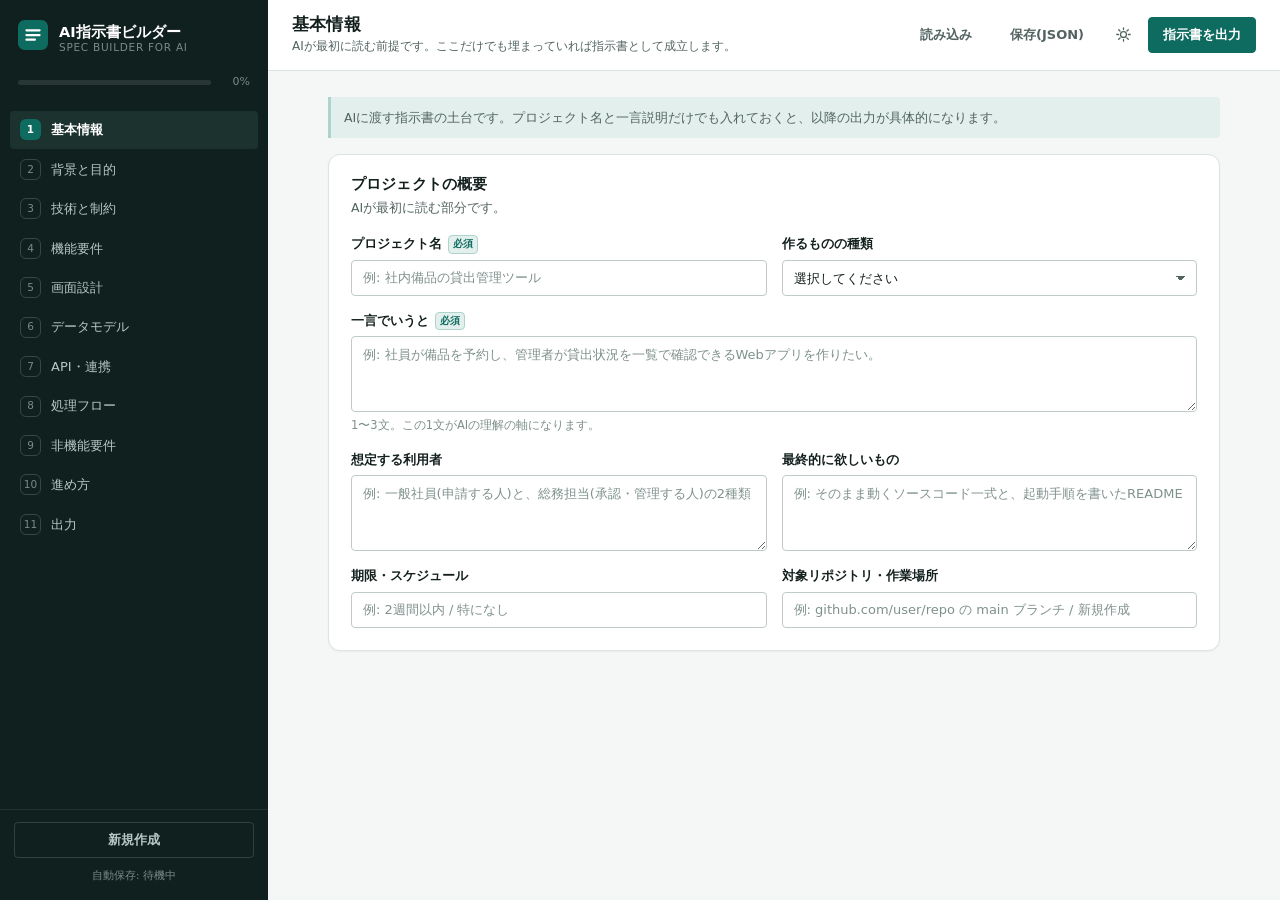
==== index.html @ e1a93c50 "AI指示書ビルダー 初版 AIにシステム開発を依頼するための指示書を、フォームと画面設計エディタから作成するツール。 依存パッケージなし・ビルド不要の静的サイト。  - フォーム10セクション(基本情" ====
<!DOCTYPE html>
<html lang="ja">
<head>
<meta charset="utf-8">
<meta name="viewport" content="width=device-width, initial-scale=1">
<title>AI指示書ビルダー</title>
<meta name="description" content="AIにシステム開発を依頼するための指示書を、フォームと画面設計エディタから簡単に作成できるツール。">
<link rel="stylesheet" href="assets/style.css">
<link rel="icon" href="data:image/svg+xml,%3Csvg xmlns='http://www.w3.org/2000/svg' viewBox='0 0 32 32'%3E%3Crect width='32' height='32' rx='7' fill='%232563eb'/%3E%3Cpath d='M9 11h14M9 16h14M9 21h9' stroke='%23fff' stroke-width='2.4' stroke-linecap='round'/%3E%3C/svg%3E">
</head>
<body>

<div class="app">

  <aside class="nav" id="nav">
    <div class="nav-head">
      <div class="brand">
        <span class="brand-mark" aria-hidden="true">
          <svg viewBox="0 0 32 32"><rect width="32" height="32" rx="7"/><path d="M9 11h14M9 16h14M9 21h9" stroke="#fff" stroke-width="2.4" stroke-linecap="round" fill="none"/></svg>
        </span>
        <span class="brand-text">
          <strong>AI指示書ビルダー</strong>
          <small>Spec Builder for AI</small>
        </span>
      </div>
      <div class="progress">
        <div class="progress-bar"><i id="progressFill"></i></div>
        <span id="progressLabel">0%</span>
      </div>
    </div>

    <nav class="nav-list" id="navList"></nav>

    <div class="nav-foot">
      <button class="btn btn-ghost btn-block" id="btnNew" type="button">新規作成</button>
      <div class="autosave" id="autosave">自動保存: 待機中</div>
    </div>
  </aside>

  <main class="main">
    <header class="topbar">
      <div class="topbar-title">
        <h1 id="viewTitle">基本情報</h1>
        <p id="viewHint">AIが最初に読む前提情報です。</p>
      </div>
      <div class="topbar-actions">
        <button class="btn btn-ghost" id="btnImport" type="button">読み込み</button>
        <button class="btn btn-ghost" id="btnExport" type="button">保存(JSON)</button>
        <button class="btn btn-ghost icon-btn" id="btnTheme" type="button" title="テーマ切替" aria-label="テーマ切替">
          <svg viewBox="0 0 24 24" class="ico-sun"><circle cx="12" cy="12" r="4.2"/><path d="M12 2.5v2.6M12 18.9v2.6M2.5 12h2.6M18.9 12h2.6M5.2 5.2l1.9 1.9M16.9 16.9l1.9 1.9M18.8 5.2l-1.9 1.9M7.1 16.9l-1.9 1.9" stroke-linecap="round"/></svg>
          <svg viewBox="0 0 24 24" class="ico-moon"><path d="M20 14.2A8.4 8.4 0 0 1 9.8 4 8.4 8.4 0 1 0 20 14.2Z"/></svg>
        </button>
        <button class="btn btn-primary" id="btnOutput" type="button">指示書を出力</button>
      </div>
    </header>

    <div class="workspace" id="workspace"></div>
  </main>

</div>

<input type="file" id="fileInput" accept="application/json,.json" hidden>

<div class="modal-root" id="modalRoot" hidden>
  <div class="modal-backdrop" data-close="1"></div>
  <div class="modal-panel" role="dialog" aria-modal="true" aria-labelledby="modalTitle">
    <header class="modal-head">
      <h2 id="modalTitle">指示書プレビュー</h2>
      <button class="btn btn-ghost icon-btn" id="modalClose" type="button" aria-label="閉じる">
        <svg viewBox="0 0 24 24"><path d="M6 6l12 12M18 6L6 18" stroke-linecap="round"/></svg>
      </button>
    </header>
    <div class="modal-body" id="modalBody"></div>
    <footer class="modal-foot" id="modalFoot"></footer>
  </div>
</div>

<div class="toast-stack" id="toastStack" aria-live="polite"></div>

<script src="src/shapes.js"></script>
<script src="src/state.js"></script>
<script src="src/ui.js"></script>
<script src="src/sections.js"></script>
<script src="src/screens.js"></script>
<script src="src/markdown.js"></script>
<script src="src/app.js"></script>
</body>
</html>
---- assets/style.css ----
/* AI指示書ビルダー — 依存ゼロのスタイルシート */

/* 配色は「深い藍緑」1色から派生。グレーは無彩色ではなく主色をわずかに含ませている。
   紫〜インディゴのアクセントと斜めグラデーションは意図的に使わない。 */

:root {
  --bg: #f4f7f6;
  --bg-elev: #ffffff;
  --bg-sunken: #eaefee;
  --nav-bg: #10201e;
  --nav-fg: #b7c7c3;
  --nav-fg-dim: #7a8b87;
  --nav-active: #1c322e;
  --fg: #13201e;
  --fg-muted: #526461;
  --fg-faint: #7f918d;
  --line: #dce3e1;
  --line-strong: #c0cbc8;
  --accent: #0e6b5f;
  --accent-fg: #ffffff;
  --accent-soft: #e2efec;
  --accent-line: #aed3cb;
  --danger: #b42318;
  --danger-soft: #fbeae8;
  --warn: #9a5b06;
  --ok: #16785a;
  --radius-sm: 4px;
  --radius: 8px;
  --radius-lg: 12px;
  --ctl-h: 36px;
  --shadow-sm: 0 1px 2px rgba(19, 32, 30, .05);
  --shadow: 0 1px 2px rgba(19, 32, 30, .06), 0 10px 28px -10px rgba(19, 32, 30, .18);
  --shadow-lg: 0 24px 64px -20px rgba(19, 32, 30, .38);
  --font: "Hiragino Sans", "Yu Gothic UI", "Noto Sans JP", system-ui, -apple-system, "Segoe UI", Meiryo, sans-serif;
  --mono: ui-monospace, SFMono-Regular, "Cascadia Mono", Consolas, "Yu Gothic UI", monospace;
}

html[data-theme="dark"] {
  --bg: #0e1615;
  --bg-elev: #16211f;
  --bg-sunken: #121b1a;
  --nav-bg: #0a1211;
  --nav-fg: #b2c3bf;
  --nav-fg-dim: #71847f;
  --nav-active: #1a2926;
  --fg: #e4ecea;
  --fg-muted: #97a9a5;
  --fg-faint: #748682;
  --line: #23322f;
  --line-strong: #33443f;
  --accent: #4fb3a1;
  --accent-fg: #06201c;
  --accent-soft: #14312c;
  --accent-line: #26564d;
  --danger: #e8776a;
  --danger-soft: #331916;
  --warn: #d69b3f;
  --ok: #4fb391;
  --shadow-sm: 0 1px 2px rgba(0, 0, 0, .4);
  --shadow: 0 1px 2px rgba(0, 0, 0, .5), 0 10px 28px -10px rgba(0, 0, 0, .7);
  --shadow-lg: 0 24px 64px -20px rgba(0, 0, 0, .8);
}

* { box-sizing: border-box; }

html, body { height: 100%; }

body {
  margin: 0;
  font-family: var(--font);
  font-size: 14px;
  line-height: 1.65;
  color: var(--fg);
  background: var(--bg);
  -webkit-font-smoothing: antialiased;
}

h1, h2, h3, h4 { margin: 0; font-weight: 650; line-height: 1.35; letter-spacing: .01em; }
p { margin: 0; }
svg { fill: none; stroke: currentColor; stroke-width: 1.8; }

::-webkit-scrollbar { width: 11px; height: 11px; }
::-webkit-scrollbar-track { background: transparent; }
::-webkit-scrollbar-thumb { background: var(--line-strong); border-radius: 99px; border: 3px solid transparent; background-clip: content-box; }
::-webkit-scrollbar-thumb:hover { background: var(--fg-faint); background-clip: content-box; }

/* ---------- レイアウト ---------- */

.app {
  display: grid;
  grid-template-columns: 268px minmax(0, 1fr);
  height: 100vh;
  overflow: hidden;
}

.nav {
  background: var(--nav-bg);
  color: var(--nav-fg);
  display: flex;
  flex-direction: column;
  min-height: 0;
}

.nav-head { padding: 20px 18px 14px; }

.brand { display: flex; gap: 11px; align-items: center; }
.brand-mark svg { width: 30px; height: 30px; stroke: none; }
.brand-mark svg rect { fill: var(--accent); }
.brand-text { display: flex; flex-direction: column; line-height: 1.25; }
.brand-text strong { color: #fff; font-size: 14.5px; font-weight: 650; }
.brand-text small { color: var(--nav-fg-dim); font-size: 10.5px; letter-spacing: .07em; text-transform: uppercase; }

.progress { display: flex; align-items: center; gap: 9px; margin-top: 16px; }
.progress-bar { flex: 1; height: 5px; border-radius: 99px; background: rgba(255, 255, 255, .1); overflow: hidden; }
.progress-bar i { display: block; height: 100%; width: 0; border-radius: 99px; background: var(--accent); transition: width .3s ease; }
.progress span { font-size: 11px; color: var(--nav-fg-dim); font-variant-numeric: tabular-nums; min-width: 30px; text-align: right; }

.nav-list { flex: 1; overflow-y: auto; padding: 6px 10px 14px; min-height: 0; }

.nav-item {
  display: flex;
  align-items: center;
  gap: 10px;
  width: 100%;
  padding: 8px 10px;
  margin-bottom: 2px;
  border: 0;
  border-radius: var(--radius-sm);
  background: transparent;
  color: var(--nav-fg);
  font: inherit;
  font-size: 13px;
  text-align: left;
  cursor: pointer;
  transition: background .13s ease, color .13s ease;
}
.nav-item:hover { background: rgba(255, 255, 255, .06); color: #fff; }
.nav-item.is-active { background: var(--nav-active); color: #fff; font-weight: 600; }
.nav-item.is-active .nav-num { background: var(--accent); color: #fff; border-color: transparent; }

.nav-num {
  flex: none;
  width: 21px; height: 21px;
  display: grid; place-items: center;
  border: 1px solid rgba(255, 255, 255, .17);
  border-radius: 6px;
  font-size: 10.5px;
  font-variant-numeric: tabular-nums;
  color: var(--nav-fg-dim);
}
.nav-item.is-filled .nav-num { border-color: transparent; background: rgba(255, 255, 255, .14); color: #fff; }
.nav-label { flex: 1; overflow: hidden; text-overflow: ellipsis; white-space: nowrap; }
.nav-count { font-size: 10.5px; color: var(--nav-fg-dim); font-variant-numeric: tabular-nums; }

.nav-foot { padding: 12px 14px 16px; border-top: 1px solid rgba(255, 255, 255, .08); }
.autosave { margin-top: 9px; font-size: 10.5px; color: var(--nav-fg-dim); text-align: center; }

.main { display: flex; flex-direction: column; min-width: 0; min-height: 0; }

.topbar {
  display: flex;
  align-items: center;
  justify-content: space-between;
  gap: 20px;
  padding: 13px 24px;
  background: var(--bg-elev);
  border-bottom: 1px solid var(--line);
  flex: none;
}
.topbar-title h1 { font-size: 17px; }
.topbar-title p { font-size: 12px; color: var(--fg-muted); margin-top: 1px; }
.topbar-actions { display: flex; gap: 8px; align-items: center; flex: none; }

.workspace { flex: 1; overflow: auto; min-height: 0; }
.workspace.is-editor { overflow: hidden; }

.sheet { max-width: 940px; margin: 0 auto; padding: 26px 24px 90px; }

/* ---------- ボタン ---------- */

.btn {
  display: inline-flex;
  align-items: center;
  justify-content: center;
  gap: 7px;
  padding: 7px 14px;
  border-radius: var(--radius-sm);
  border: 1px solid var(--line-strong);
  background: var(--bg-elev);
  color: var(--fg);
  font: inherit;
  font-size: 13px;
  font-weight: 600;
  line-height: 1.5;
  min-height: var(--ctl-h);
  cursor: pointer;
  white-space: nowrap;
  transition: background .13s ease, border-color .13s ease, color .13s ease, box-shadow .13s ease;
}
.btn:hover { border-color: var(--fg-faint); }
.btn:active { transform: translateY(.5px); }
.btn:focus-visible { outline: 2px solid var(--accent); outline-offset: 2px; }
.btn svg { width: 15px; height: 15px; }

.btn-primary { background: var(--accent); border-color: var(--accent); color: var(--accent-fg); }
.btn-primary:hover { filter: brightness(1.07); border-color: var(--accent); }

.btn-ghost { background: transparent; border-color: transparent; color: var(--fg-muted); }
.btn-ghost:hover { background: var(--bg-sunken); border-color: transparent; color: var(--fg); }

.nav .btn-ghost { color: var(--nav-fg); border-color: rgba(255, 255, 255, .14); }
.nav .btn-ghost:hover { background: rgba(255, 255, 255, .07); color: #fff; border-color: rgba(255, 255, 255, .22); }

.btn-danger { color: var(--danger); border-color: transparent; background: transparent; }
.btn-danger:hover { background: var(--danger-soft); border-color: transparent; }

.btn-block { width: 100%; }
.btn-sm { padding: 4px 9px; font-size: 12px; min-height: 30px; }
.icon-btn { padding: 7px; }
.icon-btn svg { width: 17px; height: 17px; }

.ico-moon { display: none; }
html[data-theme="dark"] .ico-sun { display: none; }
html[data-theme="dark"] .ico-moon { display: block; }

/* ---------- カード / フォーム ---------- */

.card {
  background: var(--bg-elev);
  border: 1px solid var(--line);
  border-radius: var(--radius-lg);
  padding: 20px 22px 22px;
  margin-bottom: 16px;
  box-shadow: var(--shadow-sm);
}
.card-head { margin-bottom: 16px; }
.card-head h2 { font-size: 14.5px; }
.card-head p { font-size: 12.5px; color: var(--fg-muted); margin-top: 3px; }

.grid { display: grid; gap: 15px; }
.grid-2 { grid-template-columns: repeat(2, minmax(0, 1fr)); }
.grid-3 { grid-template-columns: repeat(3, minmax(0, 1fr)); }
@media (max-width: 780px) { .grid-2, .grid-3 { grid-template-columns: minmax(0, 1fr); } }

.field { display: flex; flex-direction: column; gap: 5px; min-width: 0; }
.field-label { font-size: 12.5px; font-weight: 600; display: flex; align-items: center; gap: 6px; }
.field-hint { font-size: 11.5px; color: var(--fg-faint); line-height: 1.5; }
.req { font-size: 10px; font-weight: 600; color: var(--accent); border: 1px solid var(--accent-line); background: var(--accent-soft); border-radius: 4px; padding: 0 4px; }

input[type="text"], input[type="number"], input[type="date"], select {
  height: var(--ctl-h);
}

input[type="text"], input[type="number"], input[type="date"], textarea, select {
  width: 100%;
  padding: 7px 11px;
  border: 1px solid var(--line-strong);
  border-radius: var(--radius-sm);
  background: var(--bg-elev);
  color: var(--fg);
  font: inherit;
  font-size: 13px;
  transition: border-color .13s ease, box-shadow .13s ease;
}
textarea { resize: vertical; min-height: 76px; line-height: 1.7; }
input:focus, textarea:focus, select:focus {
  outline: none;
  border-color: var(--accent);
  box-shadow: 0 0 0 3px var(--accent-soft);
}
input::placeholder, textarea::placeholder { color: var(--fg-faint); }
select { appearance: none; padding-right: 30px; background-image: linear-gradient(45deg, transparent 50%, var(--fg-muted) 50%), linear-gradient(135deg, var(--fg-muted) 50%, transparent 50%); background-position: calc(100% - 15px) 52%, calc(100% - 10px) 52%; background-size: 5px 5px, 5px 5px; background-repeat: no-repeat; }

.check { display: flex; align-items: flex-start; gap: 8px; cursor: pointer; font-size: 13px; padding: 3px 0; }
.check input { width: 15px; height: 15px; margin: 3px 0 0; accent-color: var(--accent); flex: none; cursor: pointer; }

.chips { display: flex; flex-wrap: wrap; gap: 6px; }
.chip {
  padding: 5px 11px;
  border: 1px solid var(--line-strong);
  border-radius: 99px;
  background: var(--bg-elev);
  color: var(--fg-muted);
  font: inherit;
  font-size: 12.5px;
  cursor: pointer;
  transition: all .13s ease;
}
.chip:hover { border-color: var(--fg-faint); color: var(--fg); }
.chip.is-on { background: var(--accent-soft); border-color: var(--accent-line); color: var(--accent); font-weight: 600; }
html[data-theme="dark"] .chip.is-on { color: #a8c4fb; }

/* ---------- 繰り返し項目 ---------- */

.repeat { display: flex; flex-direction: column; gap: 11px; }

.item {
  border: 1px solid var(--line);
  border-radius: var(--radius);
  background: var(--bg-sunken);
  overflow: hidden;
}
.item-head {
  display: flex;
  align-items: center;
  gap: 9px;
  padding: 8px 10px 8px 12px;
  background: var(--bg-elev);
  border-bottom: 1px solid var(--line);
}
.item-idx {
  flex: none;
  min-width: 22px; height: 22px;
  display: grid; place-items: center;
  border-radius: 6px;
  background: var(--bg-sunken);
  border: 1px solid var(--line);
  color: var(--fg-muted);
  font-size: 11px;
  font-variant-numeric: tabular-nums;
}
.item-title { flex: 1; font-size: 13px; font-weight: 600; overflow: hidden; text-overflow: ellipsis; white-space: nowrap; }
.item-title .muted { font-weight: 400; color: var(--fg-faint); }
.item-tools { display: flex; gap: 2px; flex: none; }
.item-body { padding: 13px 14px 15px; display: grid; gap: 13px; }

.empty-state {
  border: 1px dashed var(--line-strong);
  border-radius: var(--radius);
  padding: 26px 18px;
  text-align: center;
  color: var(--fg-faint);
  font-size: 12.5px;
  background: var(--bg-sunken);
}

.lines { display: flex; flex-direction: column; gap: 6px; }
.line-row { display: flex; gap: 6px; align-items: center; }
.line-row input { flex: 1; }

.row-actions { display: flex; gap: 8px; margin-top: 3px; }

.hint-box {
  border-left: 3px solid var(--accent-line);
  background: var(--accent-soft);
  border-radius: 0 var(--radius-sm) var(--radius-sm) 0;
  padding: 10px 13px;
  font-size: 12.5px;
  color: var(--fg-muted);
  margin-bottom: 16px;
  line-height: 1.7;
}
html[data-theme="dark"] .hint-box { color: #a9bad4; }

/* ---------- 画面設計エディタ ---------- */

.editor {
  display: grid;
  grid-template-columns: 208px minmax(0, 1fr) 262px;
  height: 100%;
  min-height: 0;
}
.editor-col { display: flex; flex-direction: column; min-height: 0; min-width: 0; background: var(--bg-elev); }
.editor-col.palette { border-right: 1px solid var(--line); }
.editor-col.inspector { border-left: 1px solid var(--line); }
.editor-col.stage { background: var(--bg-sunken); }

.col-head {
  padding: 11px 13px;
  border-bottom: 1px solid var(--line);
  font-size: 11px;
  font-weight: 650;
  letter-spacing: .09em;
  text-transform: uppercase;
  color: var(--fg-faint);
  flex: none;
  display: flex;
  align-items: center;
  justify-content: space-between;
  gap: 8px;
}
.col-scroll { overflow-y: auto; flex: 1; min-height: 0; padding: 10px 11px 22px; }

.screen-tabs {
  display: flex;
  gap: 6px;
  align-items: center;
  padding: 9px 12px;
  border-bottom: 1px solid var(--line);
  background: var(--bg-elev);
  overflow-x: auto;
  flex: none;
}
.screen-tab {
  padding: 5px 11px;
  border: 1px solid var(--line-strong);
  border-radius: 99px;
  background: transparent;
  color: var(--fg-muted);
  font: inherit;
  font-size: 12.5px;
  cursor: pointer;
  white-space: nowrap;
  transition: all .13s ease;
}
.screen-tab:hover { color: var(--fg); border-color: var(--fg-faint); }
.screen-tab.is-on { background: var(--accent); border-color: var(--accent); color: #fff; font-weight: 600; }

.palette-group { margin-bottom: 14px; }
.palette-group h4 { font-size: 10.5px; letter-spacing: .08em; text-transform: uppercase; color: var(--fg-faint); margin-bottom: 6px; padding-left: 2px; }
.palette-grid { display: grid; grid-template-columns: 1fr 1fr; gap: 5px; }
.palette-btn {
  padding: 6px 7px;
  border: 1px solid var(--line);
  border-radius: var(--radius-sm);
  background: var(--bg-elev);
  color: var(--fg-muted);
  font: inherit;
  font-size: 11.5px;
  line-height: 1.35;
  cursor: grab;
  text-align: center;
  transition: all .12s ease;
  min-height: 30px;
  display: grid;
  place-items: center;
}
.palette-btn:hover { border-color: var(--accent-line); background: var(--accent-soft); color: var(--accent); }
html[data-theme="dark"] .palette-btn:hover { color: #a8c4fb; }
.palette-btn:active { cursor: grabbing; }

.stage-bar {
  display: flex;
  align-items: center;
  gap: 6px;
  padding: 8px 12px;
  border-bottom: 1px solid var(--line);
  background: var(--bg-elev);
  flex: none;
  flex-wrap: nowrap;
  overflow-x: auto;
}
.stage-bar .sep { width: 1px; height: 18px; background: var(--line); margin: 0 3px; }
.stage-bar .spacer { flex: 1; }
.zoom-label { font-size: 11.5px; color: var(--fg-muted); font-variant-numeric: tabular-nums; min-width: 38px; text-align: center; }

.stage-scroll { flex: 1; overflow: auto; min-height: 0; padding: 26px; display: flex; justify-content: center; align-items: flex-start; }

.canvas-wrap {
  background: #ffffff;
  border: 1px solid var(--line-strong);
  border-radius: var(--radius);
  box-shadow: var(--shadow);
  transform-origin: top center;
  flex: none;
}
#canvas { display: block; touch-action: none; border-radius: var(--radius); }
#canvas text { user-select: none; }

.node-hit { cursor: move; }
.sel-outline { fill: none; stroke: #2563eb; stroke-width: 1.5; }
.sel-handle { fill: #ffffff; stroke: #2563eb; stroke-width: 1.5; }
.marquee { fill: rgba(37, 99, 235, .08); stroke: #2563eb; stroke-width: 1; stroke-dasharray: 4 3; }

.insp-empty { padding: 26px 14px; text-align: center; color: var(--fg-faint); font-size: 12.5px; line-height: 1.7; }
.insp-group { margin-bottom: 14px; }
.insp-group h4 {
  font-size: 10.5px; letter-spacing: .08em; text-transform: uppercase;
  color: var(--fg-faint); margin-bottom: 7px;
}
.insp-row { display: grid; grid-template-columns: 1fr 1fr; gap: 6px; }
.insp-field { display: flex; flex-direction: column; gap: 3px; margin-bottom: 9px; }
.insp-field > label { font-size: 11.5px; color: var(--fg-muted); font-weight: 550; }
.insp-field input, .insp-field textarea, .insp-field select { font-size: 12.5px; padding: 6px 9px; }
.insp-field textarea { min-height: 62px; }
.type-badge {
  display: inline-flex; align-items: center; gap: 6px;
  font-size: 12px; font-weight: 600; color: var(--accent);
  background: var(--accent-soft); border: 1px solid var(--accent-line);
  padding: 3px 9px; border-radius: 99px;
}
html[data-theme="dark"] .type-badge { color: #a8c4fb; }

/* ---------- モーダル ---------- */

.modal-root { position: fixed; inset: 0; z-index: 90; display: grid; place-items: center; padding: 28px; }
.modal-root[hidden] { display: none; }
.modal-backdrop { position: absolute; inset: 0; background: rgba(15, 23, 42, .55); backdrop-filter: blur(2px); }
.modal-panel {
  position: relative;
  width: min(1000px, 100%);
  max-height: 100%;
  display: flex;
  flex-direction: column;
  background: var(--bg-elev);
  border: 1px solid var(--line);
  border-radius: var(--radius-lg);
  box-shadow: var(--shadow-lg);
  overflow: hidden;
}
.modal-head { display: flex; align-items: center; justify-content: space-between; gap: 12px; padding: 14px 16px 14px 20px; border-bottom: 1px solid var(--line); flex: none; }
.modal-head h2 { font-size: 15px; }
.modal-body { overflow: auto; flex: 1; min-height: 0; padding: 0; }
.modal-foot { display: flex; gap: 8px; justify-content: flex-end; align-items: center; padding: 12px 16px; border-top: 1px solid var(--line); background: var(--bg-sunken); flex: none; flex-wrap: wrap; }
.modal-foot .spacer { flex: 1; }

.md-out {
  margin: 0;
  padding: 18px 20px;
  font-family: var(--mono);
  font-size: 12.5px;
  line-height: 1.75;
  white-space: pre-wrap;
  word-break: break-word;
  color: var(--fg);
  background: var(--bg-sunken);
  min-height: 240px;
}

.tabs-line { display: flex; gap: 4px; padding: 10px 16px 0; border-bottom: 1px solid var(--line); background: var(--bg-elev); }
.tab-btn {
  padding: 7px 13px 9px;
  border: 0; border-bottom: 2px solid transparent;
  background: transparent; color: var(--fg-muted);
  font: inherit; font-size: 13px; font-weight: 550; cursor: pointer;
  transition: color .12s ease, border-color .12s ease;
}
.tab-btn:hover { color: var(--fg); }
.tab-btn.is-on { color: var(--accent); border-bottom-color: var(--accent); }

.stat-row { display: flex; gap: 18px; flex-wrap: wrap; padding: 12px 20px; background: var(--bg-elev); border-bottom: 1px solid var(--line); }
.stat { font-size: 12px; color: var(--fg-muted); }
.stat b { display: block; font-size: 17px; color: var(--fg); font-variant-numeric: tabular-nums; font-weight: 650; }

/* ---------- トースト ---------- */

.toast-stack { position: fixed; right: 18px; bottom: 18px; z-index: 120; display: flex; flex-direction: column; gap: 8px; align-items: flex-end; }
.toast {
  padding: 9px 15px;
  border-radius: var(--radius);
  background: var(--nav-bg);
  color: #fff;
  font-size: 13px;
  box-shadow: var(--shadow);
  animation: toast-in .18s ease;
  max-width: 380px;
}
.toast.is-err { background: var(--danger); }
@keyframes toast-in { from { opacity: 0; transform: translateY(6px); } }

/* ---------- 汎用 ---------- */

.muted { color: var(--fg-muted); }
.faint { color: var(--fg-faint); }
.mono { font-family: var(--mono); }
.center { text-align: center; }
.mt { margin-top: 12px; }
.nowrap { white-space: nowrap; }

@media (max-width: 900px) {
  .app { grid-template-columns: 1fr; }
  .nav { display: none; }
  .editor { grid-template-columns: minmax(0, 1fr); }
  .editor-col.palette, .editor-col.inspector { display: none; }
}
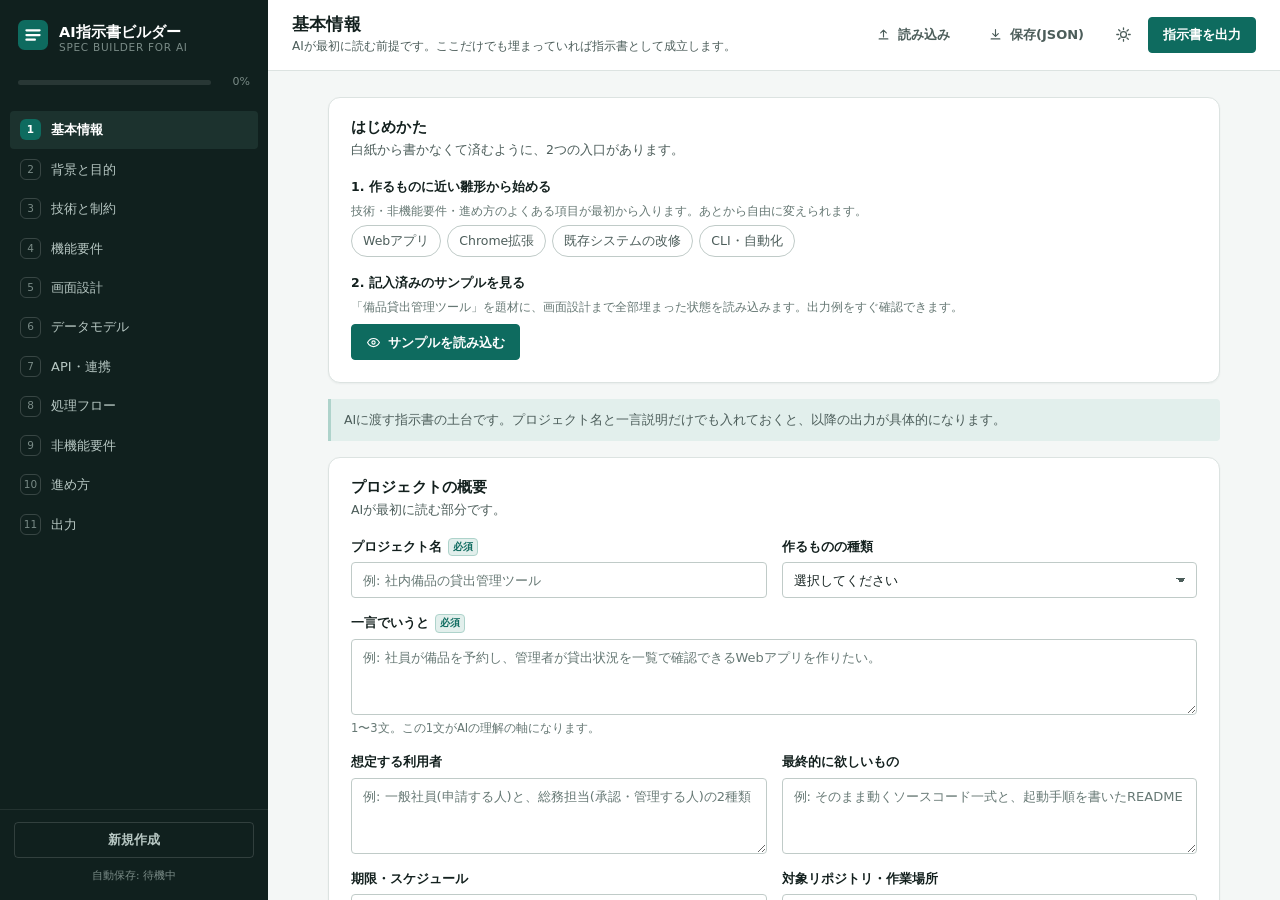
==== commit 10209422: "検証で見つかった不具合の修正と、指示書の構造化・レスポンシブ対応 ## セキュリティ・データ保全 - 読み込んだJSONを全面的に型検証するようにした。座標や画面サイズに文字列を仕込んでSVG属性を抜" ====
--- a/index.html
+++ b/index.html
@@ -2,7 +2,10 @@
 <html lang="ja">
 <head>
 <meta charset="utf-8">
-<meta name="viewport" content="width=device-width, initial-scale=1">
+<meta name="viewport" content="width=device-width, initial-scale=1, viewport-fit=cover">
+<!-- 外部への通信も外部リソースの読み込みも一切しないアプリなので、全部止めておく。
+     読み込んだJSONに悪意があっても、そこからスクリプトや通信が起きないようにするため。 -->
+<meta http-equiv="Content-Security-Policy" content="default-src 'none'; script-src 'self'; style-src 'self' 'unsafe-inline'; img-src 'self' data: blob:; connect-src 'none'; base-uri 'none'; form-action 'none'; frame-ancestors 'none'">
 <title>AI指示書ビルダー</title>
 <meta name="description" content="AIにシステム開発を依頼するための指示書を、フォームと画面設計エディタから簡単に作成できるツール。">
 <link rel="stylesheet" href="assets/style.css">
@@ -11,6 +14,8 @@
 <body>
 
 <div class="app">
+
+  <div class="nav-scrim" id="navScrim"></div>
 
   <aside class="nav" id="nav">
     <div class="nav-head">
@@ -39,18 +44,27 @@
 
   <main class="main">
     <header class="topbar">
+      <button class="btn btn-ghost icon-btn nav-toggle" id="btnNav" type="button" aria-label="メニュー" aria-expanded="false" aria-controls="nav">
+        <svg viewBox="0 0 24 24"><path d="M4 7h16M4 12h16M4 17h16" stroke-linecap="round"/></svg>
+      </button>
       <div class="topbar-title">
         <h1 id="viewTitle">基本情報</h1>
         <p id="viewHint">AIが最初に読む前提情報です。</p>
       </div>
       <div class="topbar-actions">
-        <button class="btn btn-ghost" id="btnImport" type="button">読み込み</button>
-        <button class="btn btn-ghost" id="btnExport" type="button">保存(JSON)</button>
+        <button class="btn btn-ghost" id="btnImport" type="button" title="JSONを読み込む">
+          <svg viewBox="0 0 24 24"><path d="M12 16V5M7.5 9.5L12 5l4.5 4.5M5 19h14" stroke-linecap="round" stroke-linejoin="round"/></svg>
+          <span class="btn-label">読み込み</span>
+        </button>
+        <button class="btn btn-ghost" id="btnExport" type="button" title="JSONとして保存">
+          <svg viewBox="0 0 24 24"><path d="M12 4v11M7.5 10.5L12 15l4.5-4.5M5 19h14" stroke-linecap="round" stroke-linejoin="round"/></svg>
+          <span class="btn-label">保存(JSON)</span>
+        </button>
         <button class="btn btn-ghost icon-btn" id="btnTheme" type="button" title="テーマ切替" aria-label="テーマ切替">
           <svg viewBox="0 0 24 24" class="ico-sun"><circle cx="12" cy="12" r="4.2"/><path d="M12 2.5v2.6M12 18.9v2.6M2.5 12h2.6M18.9 12h2.6M5.2 5.2l1.9 1.9M16.9 16.9l1.9 1.9M18.8 5.2l-1.9 1.9M7.1 16.9l-1.9 1.9" stroke-linecap="round"/></svg>
           <svg viewBox="0 0 24 24" class="ico-moon"><path d="M20 14.2A8.4 8.4 0 0 1 9.8 4 8.4 8.4 0 1 0 20 14.2Z"/></svg>
         </button>
-        <button class="btn btn-primary" id="btnOutput" type="button">指示書を出力</button>
+        <button class="btn btn-primary" id="btnOutput" type="button"><span class="label-full">指示書を出力</span><span class="label-short">出力</span></button>
       </div>
     </header>
 
@@ -79,6 +93,7 @@
 
 <script src="src/shapes.js"></script>
 <script src="src/state.js"></script>
+<script src="src/templates.js"></script>
 <script src="src/ui.js"></script>
 <script src="src/sections.js"></script>
 <script src="src/screens.js"></script>
--- a/assets/style.css
+++ b/assets/style.css
@@ -12,8 +12,8 @@
   --nav-fg-dim: #7a8b87;
   --nav-active: #1c322e;
   --fg: #13201e;
-  --fg-muted: #526461;
-  --fg-faint: #7f918d;
+  --fg-muted: #4c5d5a;
+  --fg-faint: #667874;
   --line: #dce3e1;
   --line-strong: #c0cbc8;
   --accent: #0e6b5f;
@@ -77,7 +77,14 @@
 
 h1, h2, h3, h4 { margin: 0; font-weight: 650; line-height: 1.35; letter-spacing: .01em; }
 p { margin: 0; }
-svg { fill: none; stroke: currentColor; stroke-width: 1.8; }
+
+/* 線画アイコンの既定。キャンバスの SVG には絶対に適用しないこと
+   （以前ここを svg 全体に当てていて、ワイヤーフレームの文字に縁取りが乗っていた） */
+.btn svg, .nav-num svg, .item-tools svg, .icon-btn svg {
+  fill: none;
+  stroke: currentColor;
+  stroke-width: 1.8;
+}
 
 ::-webkit-scrollbar { width: 11px; height: 11px; }
 ::-webkit-scrollbar-track { background: transparent; }
@@ -104,7 +111,7 @@
 .nav-head { padding: 20px 18px 14px; }
 
 .brand { display: flex; gap: 11px; align-items: center; }
-.brand-mark svg { width: 30px; height: 30px; stroke: none; }
+.brand-mark svg { width: 30px; height: 30px; fill: none; }
 .brand-mark svg rect { fill: var(--accent); }
 .brand-text { display: flex; flex-direction: column; line-height: 1.25; }
 .brand-text strong { color: #fff; font-size: 14.5px; font-weight: 650; }
@@ -167,9 +174,11 @@
   border-bottom: 1px solid var(--line);
   flex: none;
 }
-.topbar-title h1 { font-size: 17px; }
-.topbar-title p { font-size: 12px; color: var(--fg-muted); margin-top: 1px; }
+.topbar-title { min-width: 0; }
+.topbar-title h1 { font-size: 17px; white-space: nowrap; overflow: hidden; text-overflow: ellipsis; }
+.topbar-title p { font-size: 12px; color: var(--fg-muted); margin-top: 1px; white-space: nowrap; overflow: hidden; text-overflow: ellipsis; }
 .topbar-actions { display: flex; gap: 8px; align-items: center; flex: none; }
+.label-short { display: none; }
 
 .workspace { flex: 1; overflow: auto; min-height: 0; }
 .workspace.is-editor { overflow: hidden; }
@@ -288,7 +297,7 @@
 }
 .chip:hover { border-color: var(--fg-faint); color: var(--fg); }
 .chip.is-on { background: var(--accent-soft); border-color: var(--accent-line); color: var(--accent); font-weight: 600; }
-html[data-theme="dark"] .chip.is-on { color: #a8c4fb; }
+html[data-theme="dark"] .chip.is-on { color: var(--accent); }
 
 /* ---------- 繰り返し項目 ---------- */
 
@@ -319,10 +328,12 @@
   font-size: 11px;
   font-variant-numeric: tabular-nums;
 }
-.item-title { flex: 1; font-size: 13px; font-weight: 600; overflow: hidden; text-overflow: ellipsis; white-space: nowrap; }
+.item-title { flex: 1; min-width: 0; font-size: 13px; font-weight: 600; overflow: hidden; text-overflow: ellipsis; white-space: nowrap; }
 .item-title .muted { font-weight: 400; color: var(--fg-faint); }
 .item-tools { display: flex; gap: 2px; flex: none; }
-.item-body { padding: 13px 14px 15px; display: grid; gap: 13px; }
+.item-body { padding: 13px 14px 15px; display: grid; gap: 13px; min-width: 0; }
+.item { min-width: 0; }
+.repeat { min-width: 0; }
 
 .empty-state {
   border: 1px dashed var(--line-strong);
@@ -334,9 +345,9 @@
   background: var(--bg-sunken);
 }
 
-.lines { display: flex; flex-direction: column; gap: 6px; }
-.line-row { display: flex; gap: 6px; align-items: center; }
-.line-row input { flex: 1; }
+.lines { display: flex; flex-direction: column; gap: 6px; min-width: 0; }
+.line-row { display: flex; gap: 4px; align-items: center; min-width: 0; }
+.line-row input { flex: 1; min-width: 0; }   /* min-width:0 がないと狭い画面で横にはみ出す */
 
 .row-actions { display: flex; gap: 8px; margin-top: 3px; }
 
@@ -350,7 +361,7 @@
   margin-bottom: 16px;
   line-height: 1.7;
 }
-html[data-theme="dark"] .hint-box { color: #a9bad4; }
+html[data-theme="dark"] .hint-box { color: var(--fg-muted); }
 
 /* ---------- 画面設計エディタ ---------- */
 
@@ -426,7 +437,7 @@
   place-items: center;
 }
 .palette-btn:hover { border-color: var(--accent-line); background: var(--accent-soft); color: var(--accent); }
-html[data-theme="dark"] .palette-btn:hover { color: #a8c4fb; }
+html[data-theme="dark"] .palette-btn:hover { color: var(--accent); }
 .palette-btn:active { cursor: grabbing; }
 
 .stage-bar {
@@ -451,9 +462,10 @@
   border: 1px solid var(--line-strong);
   border-radius: var(--radius);
   box-shadow: var(--shadow);
-  transform-origin: top center;
+  transform-origin: top left;
   flex: none;
 }
+.sel-outline, .marquee { pointer-events: none; }
 #canvas { display: block; touch-action: none; border-radius: var(--radius); }
 #canvas text { user-select: none; }
 
@@ -479,13 +491,18 @@
   background: var(--accent-soft); border: 1px solid var(--accent-line);
   padding: 3px 9px; border-radius: 99px;
 }
-html[data-theme="dark"] .type-badge { color: #a8c4fb; }
+html[data-theme="dark"] .type-badge { color: var(--accent); }
 
 /* ---------- モーダル ---------- */
 
 .modal-root { position: fixed; inset: 0; z-index: 90; display: grid; place-items: center; padding: 28px; }
 .modal-root[hidden] { display: none; }
-.modal-backdrop { position: absolute; inset: 0; background: rgba(15, 23, 42, .55); backdrop-filter: blur(2px); }
+.modal-backdrop {
+  position: absolute; inset: 0;
+  background: rgba(10, 20, 18, .55);
+  -webkit-backdrop-filter: blur(2px);
+  backdrop-filter: blur(2px);
+}
 .modal-panel {
   position: relative;
   width: min(1000px, 100%);
@@ -546,6 +563,20 @@
   max-width: 380px;
 }
 .toast.is-err { background: var(--danger); }
+.toast.has-action { display: flex; align-items: center; gap: 14px; padding-right: 8px; }
+.toast-btn {
+  flex: none;
+  border: 1px solid rgba(255, 255, 255, .35);
+  background: transparent;
+  color: #fff;
+  font: inherit;
+  font-size: 12.5px;
+  font-weight: 600;
+  padding: 4px 10px;
+  border-radius: var(--radius-sm);
+  cursor: pointer;
+}
+.toast-btn:hover { background: rgba(255, 255, 255, .14); }
 @keyframes toast-in { from { opacity: 0; transform: translateY(6px); } }
 
 /* ---------- 汎用 ---------- */
@@ -557,9 +588,133 @@
 .mt { margin-top: 12px; }
 .nowrap { white-space: nowrap; }
 
+/* キーボード操作の可視化 */
+.chip:focus-visible, .nav-item:focus-visible, .screen-tab:focus-visible,
+.tab-btn:focus-visible, .palette-btn:focus-visible {
+  outline: 2px solid var(--accent);
+  outline-offset: 2px;
+}
+.nav-item:focus-visible, .nav .btn:focus-visible { outline-color: #fff; }
+
+/* 画面幅が狭いときに出るメニュー */
+.nav-toggle { display: none; }
+.nav-scrim { display: none; }
+.mobile-only { display: none !important; }
+
+@media (prefers-reduced-motion: reduce) {
+  * { animation-duration: .01ms !important; transition-duration: .01ms !important; }
+}
+
+/* ---------- ノートPC幅 ---------- */
+
+@media (max-width: 1180px) {
+  .editor { grid-template-columns: 176px minmax(0, 1fr) 232px; }
+  .sheet { padding: 22px 18px 80px; }
+}
+
+@media (max-width: 1024px) {
+  .topbar-actions .btn-label, .label-full { display: none; }
+  .label-short { display: inline; }
+  .topbar-actions .btn { padding: 7px 9px; }
+  .editor { grid-template-columns: 160px minmax(0, 1fr) 216px; }
+  .palette-grid { grid-template-columns: 1fr; }
+}
+
+/* ---------- タブレット・スマートフォン ---------- */
+
 @media (max-width: 900px) {
-  .app { grid-template-columns: 1fr; }
-  .nav { display: none; }
+  .app { grid-template-columns: minmax(0, 1fr); }
+
+  .nav-toggle { display: inline-flex; }
+
+  .nav {
+    position: fixed;
+    top: 0; bottom: 0; left: 0;
+    width: min(288px, 86vw);
+    z-index: 60;
+    transform: translateX(-100%);
+    transition: transform .2s cubic-bezier(.2, 0, 0, 1);
+    box-shadow: var(--shadow-lg);
+  }
+  body.nav-open .nav { transform: none; }
+
+  .nav-scrim {
+    display: block;
+    position: fixed; inset: 0;
+    z-index: 55;
+    background: rgba(10, 18, 17, .5);
+    opacity: 0;
+    pointer-events: none;
+    transition: opacity .2s ease;
+  }
+  body.nav-open .nav-scrim { opacity: 1; pointer-events: auto; }
+
+  .topbar { padding: 10px 12px; gap: 10px; }
+  .topbar-title h1 { font-size: 15.5px; }
+  .topbar-title p { display: none; }
+
+  .sheet { padding: 16px 14px 96px; }
+  .card { padding: 15px 14px 17px; border-radius: var(--radius); }
+  .grid-2, .grid-3 { grid-template-columns: minmax(0, 1fr); }
+  /* 1列にしたときに span 2 が残っていると、暗黙の2列目ができて横にはみ出す */
+  .grid-2 > *, .grid-3 > * { grid-column: auto !important; }
+
+  /* 画面設計: パレットとプロパティを下から出す引き出しにする */
   .editor { grid-template-columns: minmax(0, 1fr); }
-  .editor-col.palette, .editor-col.inspector { display: none; }
-}
+  .mobile-only { display: inline-flex !important; }
+
+  .editor-col.palette, .editor-col.inspector {
+    position: fixed;
+    left: 0; right: 0; bottom: 0;
+    z-index: 58;
+    max-height: 62vh;
+    border: 0;
+    border-top: 1px solid var(--line);
+    border-radius: var(--radius-lg) var(--radius-lg) 0 0;
+    box-shadow: var(--shadow-lg);
+    transform: translateY(101%);
+    transition: transform .2s cubic-bezier(.2, 0, 0, 1);
+  }
+  body.palette-open .editor-col.palette { transform: none; }
+  body.inspector-open .editor-col.inspector { transform: none; }
+
+  .palette-grid { grid-template-columns: repeat(3, 1fr); }
+  .palette-btn { min-height: 40px; }
+
+  .col-head { position: sticky; top: 0; background: var(--bg-elev); z-index: 1; }
+
+  .stage-scroll { padding: 14px; }
+  .stage-bar { padding: 7px 10px; gap: 4px; }
+  .screen-tabs { padding: 8px 10px; }
+
+  .modal-root { padding: 0; }
+  .modal-panel { width: 100%; height: 100%; max-height: 100%; border-radius: 0; border: 0; }
+  .md-out { font-size: 12px; padding: 14px; }
+
+  .toast-stack { right: 10px; left: 10px; bottom: 10px; align-items: stretch; }
+  .toast { max-width: none; }
+
+  /* 指の操作に耐える大きさ */
+  .btn { min-height: 40px; }
+  .btn-sm { min-height: 34px; }
+  input[type="text"], input[type="number"], input[type="date"], select { height: 42px; }
+  .line-row .btn { min-height: 34px; }
+}
+
+@media (max-width: 560px) {
+  .topbar { padding: 8px 8px; gap: 6px; }
+  .topbar-actions { gap: 2px; }
+  .topbar-actions .btn-ghost { padding: 7px 6px; min-height: 36px; }
+  .topbar-actions .btn-primary { padding: 7px 10px; min-height: 36px; }
+  .topbar-title h1 { font-size: 14.5px; }
+  .stat-row { gap: 12px; padding: 10px 14px; }
+  .stat b { font-size: 15px; }
+  .palette-grid { grid-template-columns: repeat(2, 1fr); }
+  .row-actions { flex-wrap: wrap; }
+  .item-head { padding: 6px 6px 6px 10px; }
+  .item-tools .btn { padding: 4px 5px; min-height: 32px; }
+  .item-tools svg { width: 14px; height: 14px; }
+  .item-body { padding: 11px 10px 13px; }
+  .card { padding: 13px 11px 15px; }
+  .sheet { padding: 14px 10px 96px; }
+}
